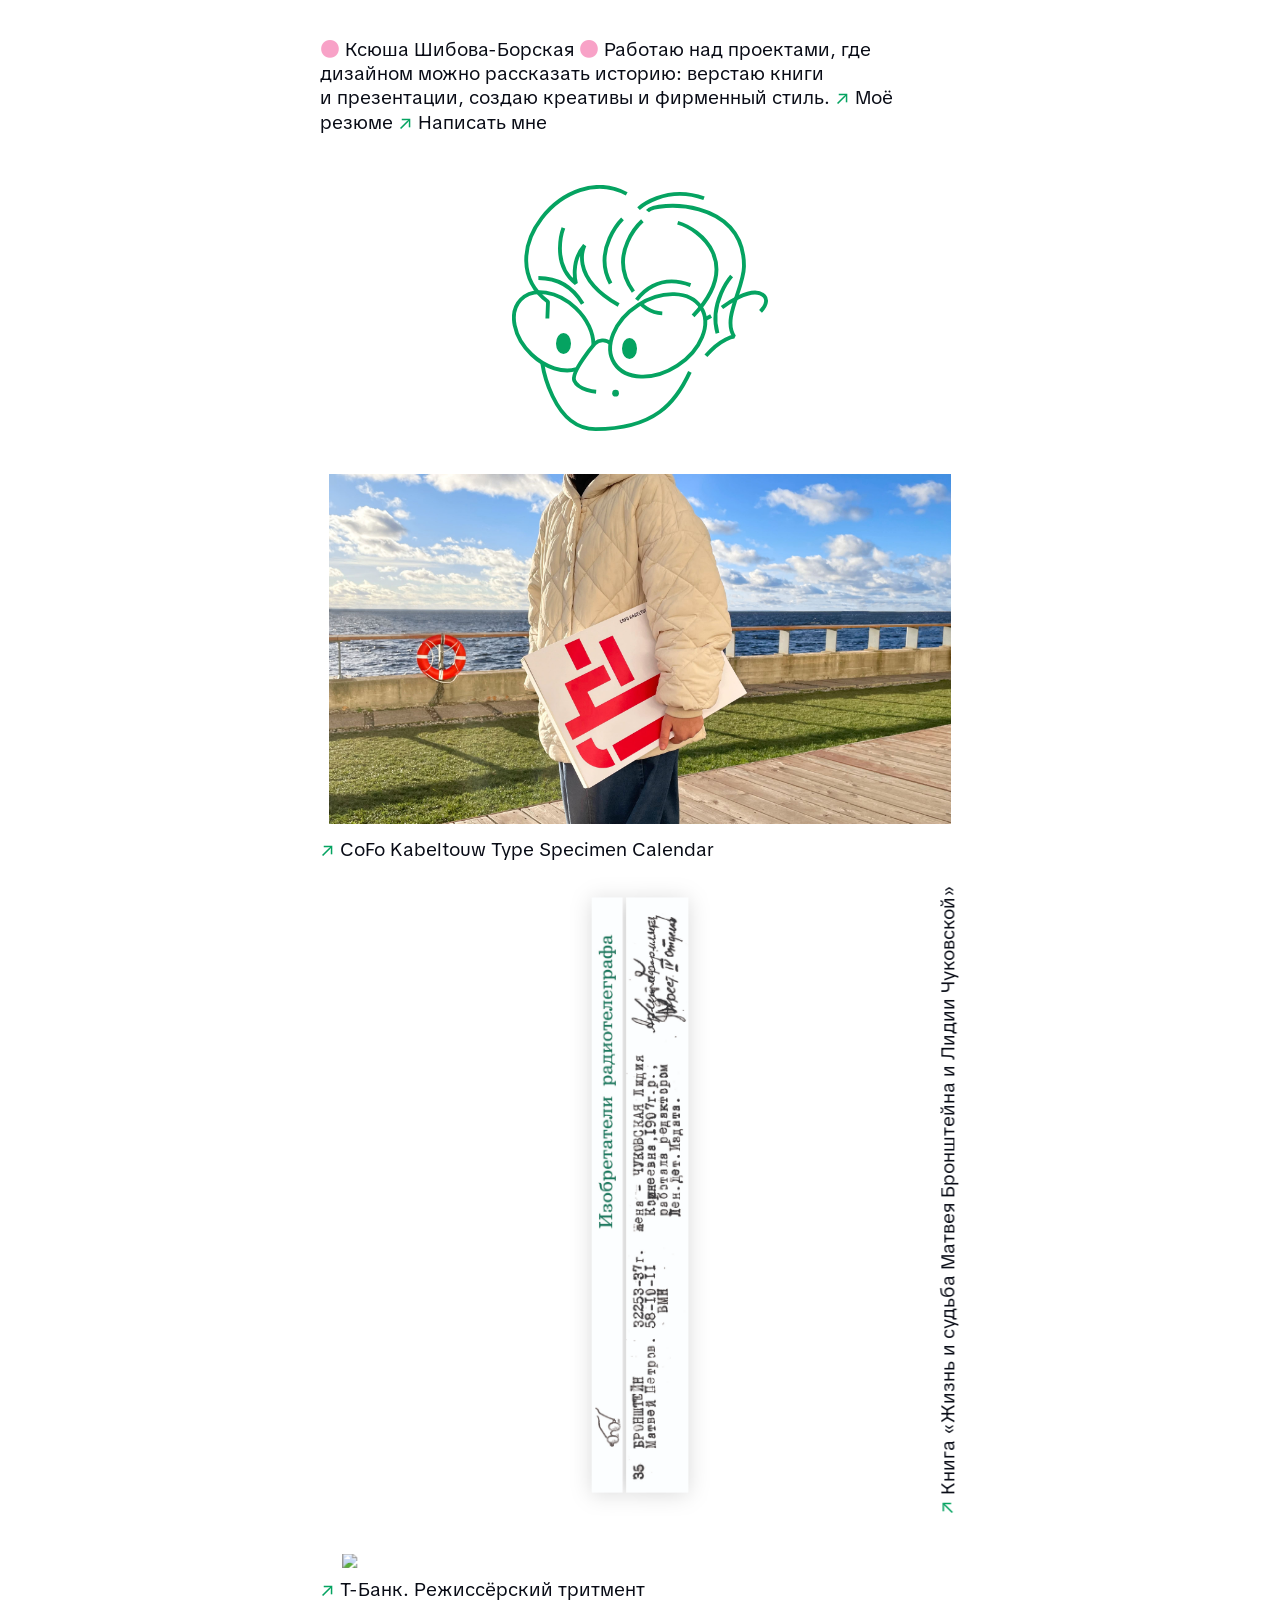
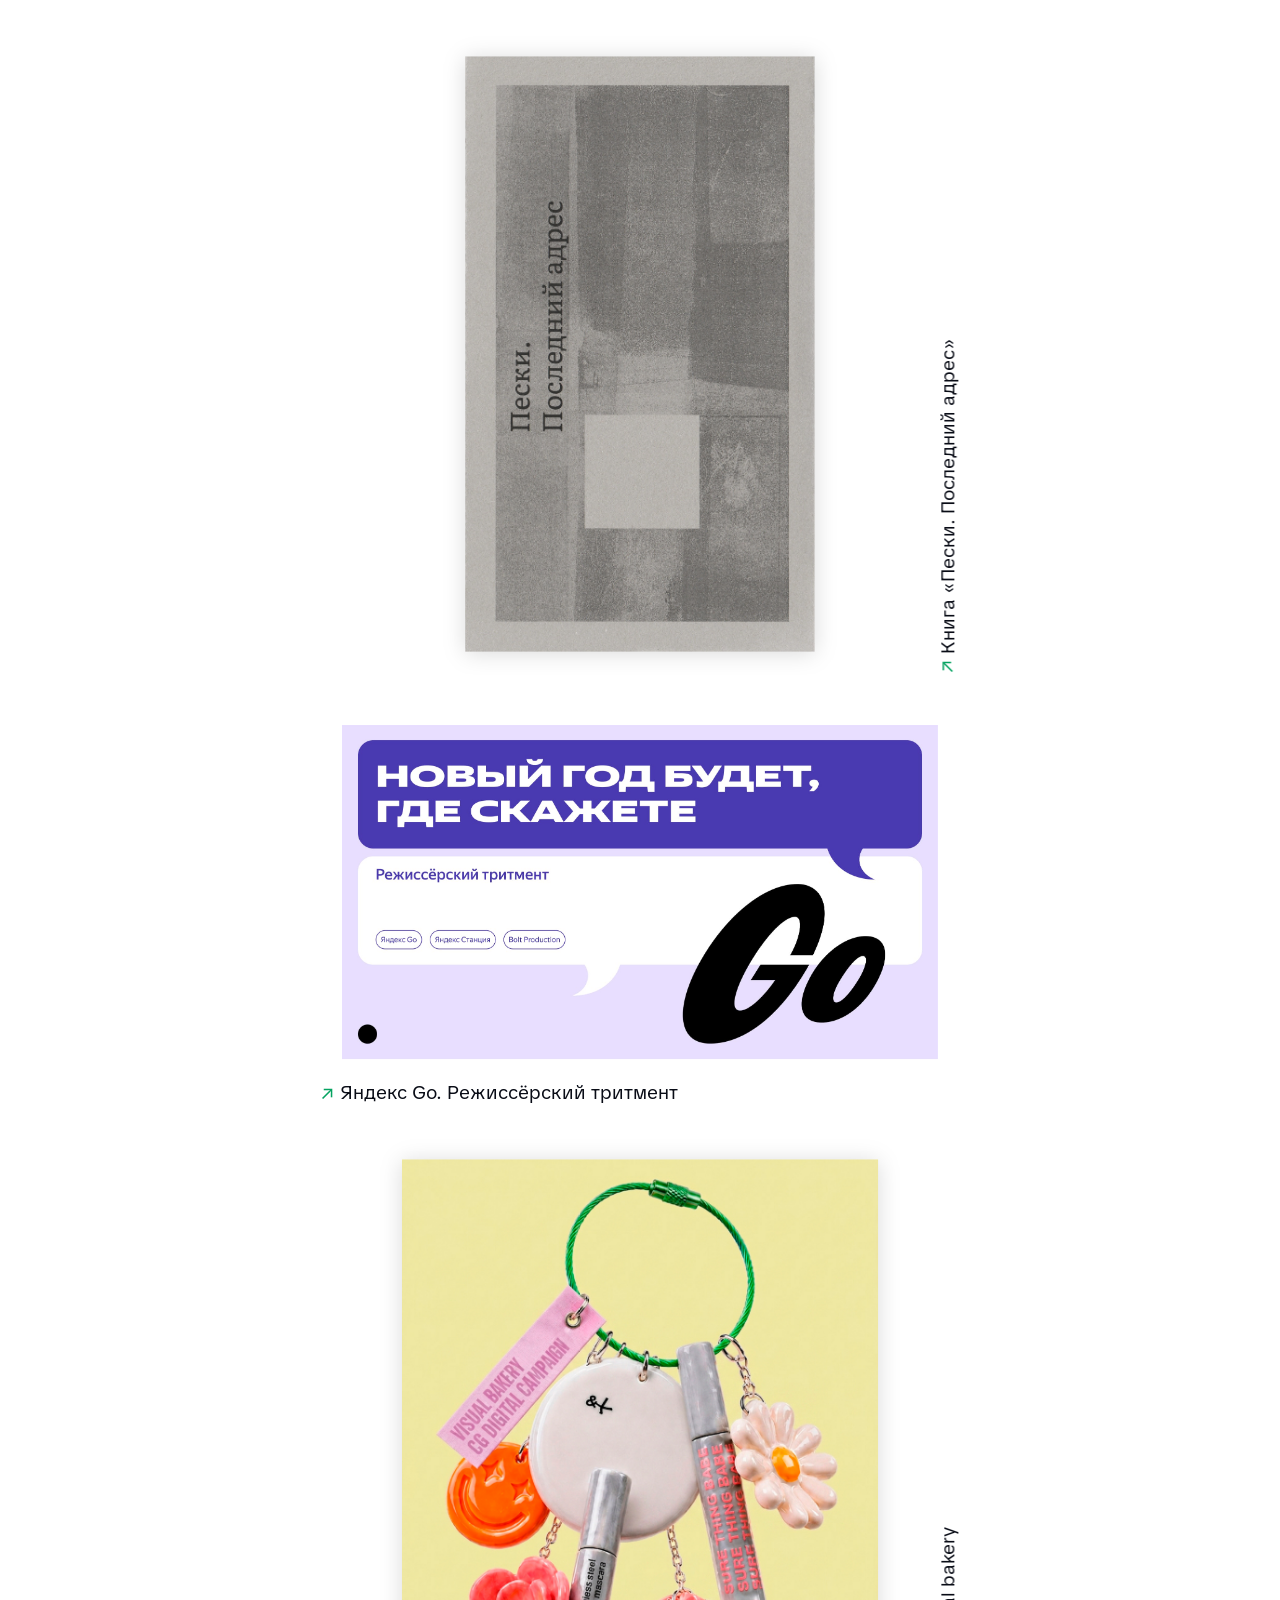
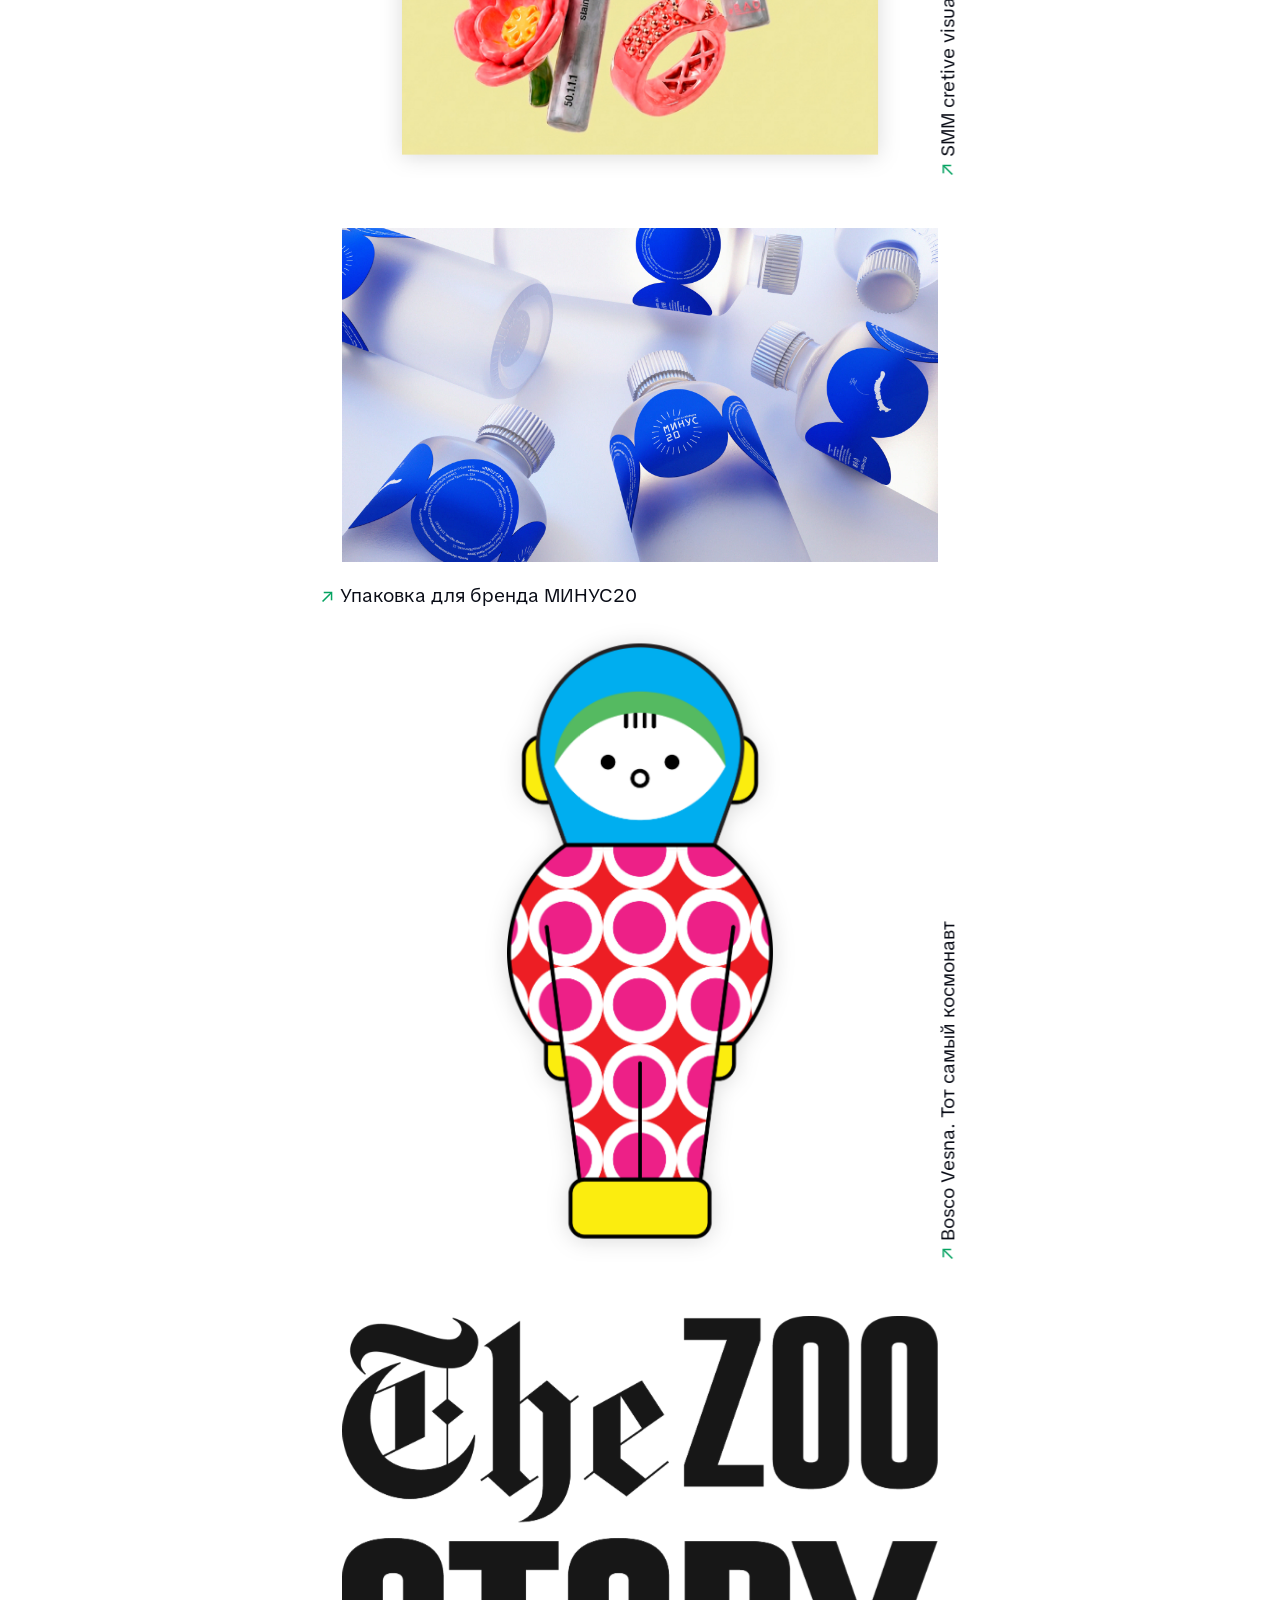
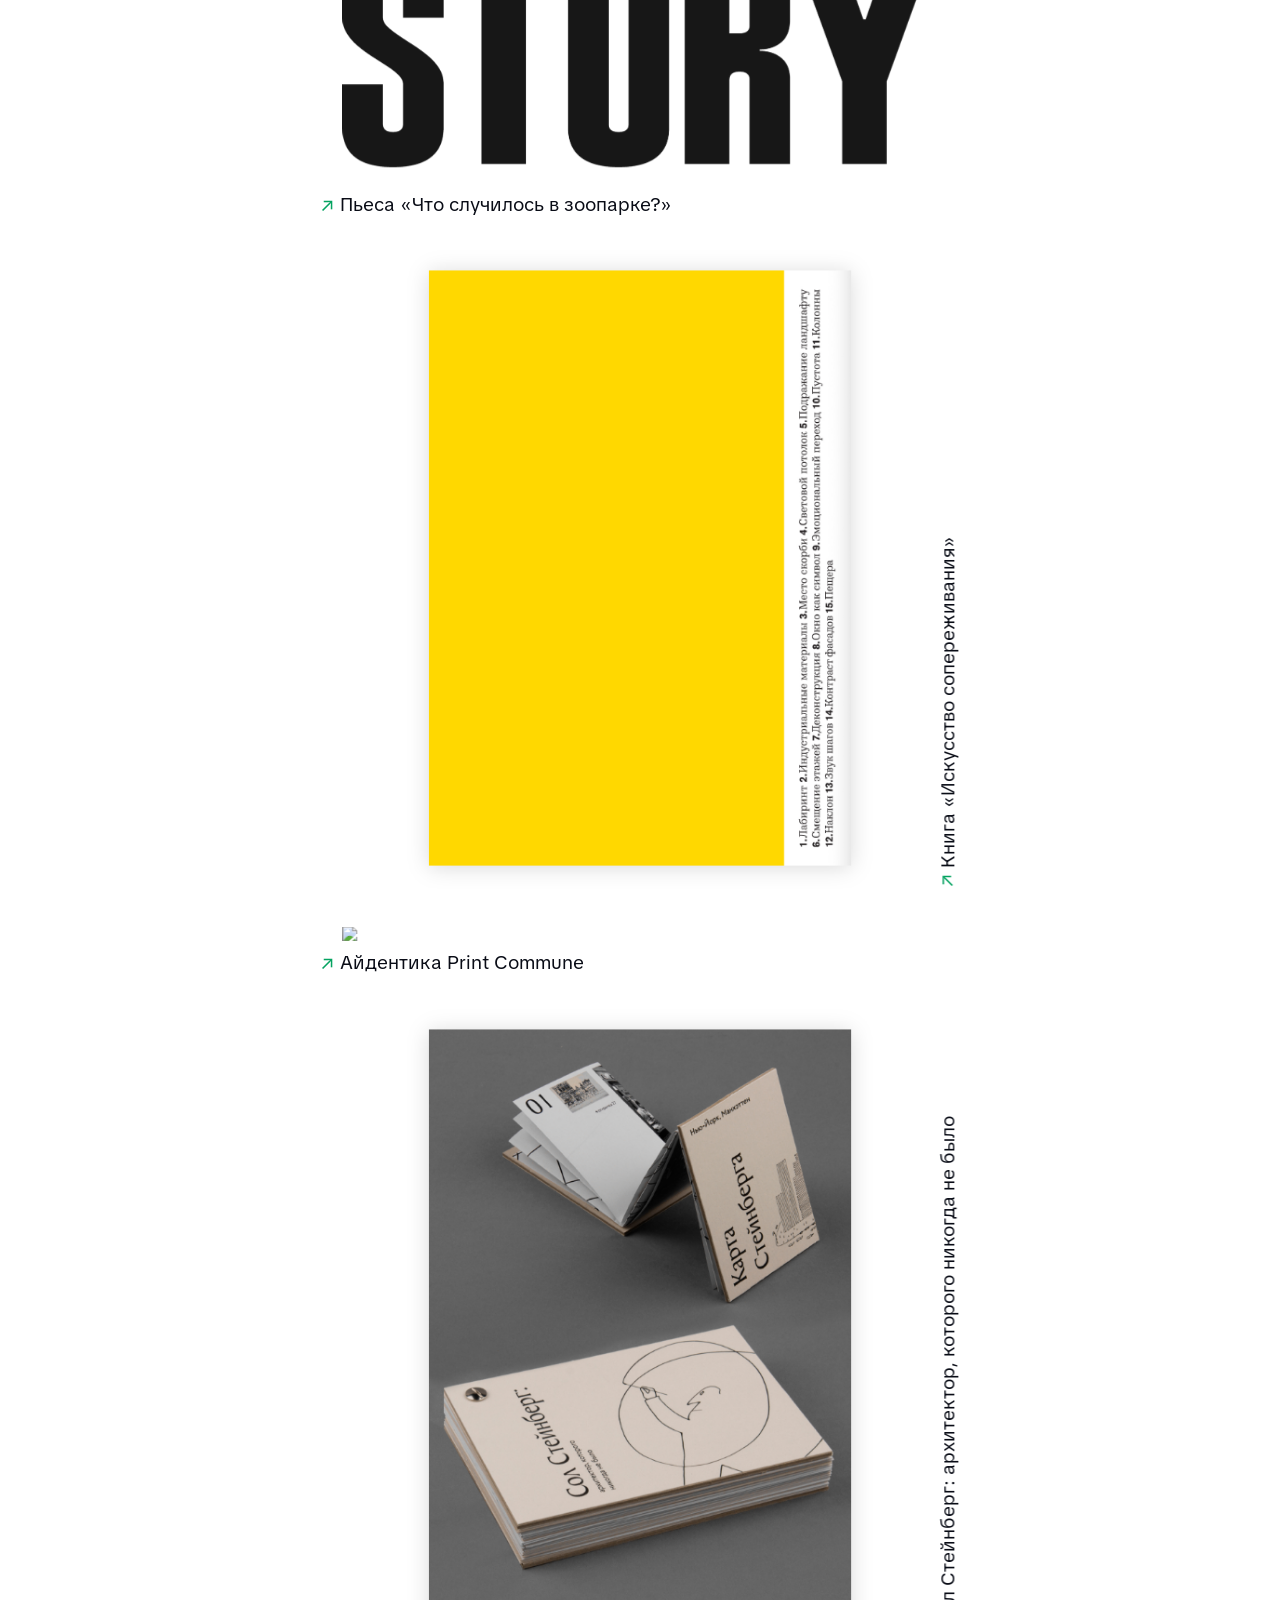
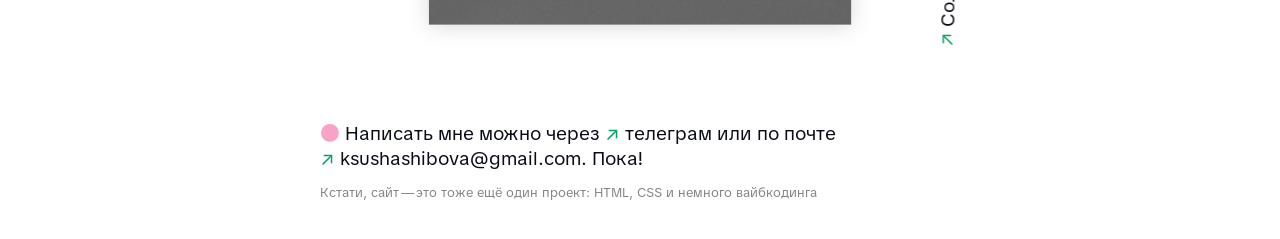
==== index.html @ ecebabe6 "first commit" ====
<!DOCTYPE html>
<html lang="ru">
<head>
    <meta charset="UTF-8">
    <meta name="viewport" content="width=device-width, initial-scale=1.0">
    <title>Ксюша Шибова-Борская</title>
    <link rel="stylesheet" href="style.css"/>
    <script src="script.js" defer></script>

    <!-- вставить фавикон -->
    <link rel="icon" href="images/favicon.svg"/>
</head>

<body class="page-home">

    <div class="vertical-space M"></div>

    <div class="wrapper">
        <h1><span class="accent">●</span> Ксюша Шибова-Борская <span class="accent">●</span> Работаю над проектами, где дизайном можно рассказать историю: верстаю книги и&#160;презентации, создаю креативы и&#160;фирменный стиль. <a href="https://docs.google.com/document/d/1IVDSh43USmfnA3_Z0LZtadkmAEiRjkdFQeAi_rL5szs/edit?usp=sharing" target="_blank"><span class="arrow">↗</span>&#160;Моё резюме</a> <a href="https://t.me/kseniy_sb"><span class="arrow">↗</span>&#160;Написать мне</a></h1>    

        <div class="vertical-space M"></div>

        <div id="container">
            <img id="anchor" class="portrait" src="/images/portrait.svg">
            <img class="eye" src="/images/eye.svg" style="top: 62%; left: 43%;">
            <img class="eye" src="/images/eye.svg" style="top: 60%; left: 17%;">
        </div>
    </div>

    <div class="vertical-space M" id="cofo-kabeltouw-type-specimen"></div>

    <div class="wrapper">
        <figure>
            <a href="cofo-kabeltouw-type-specimen.html">
                <img src="/images/caledar/caledar_3.jpg">
            </a>
        </figure>
        <h1><a href="cofo-kabeltouw-type-specimen.html"><span class="arrow">↗</span> CoFo Kabeltouw Type Specimen Calendar&#160;</a></h1>
    </div>

    <div id="bronstein"></div>


    <div class="wrapper">
        <div class="tall-with-caption">
            <figure class="tall">
                <a href="bronstein.html">
                    <img class="shadow" src="/images/Bronstein/0.png">
                </a>
            </figure>
            <h1 class="side-caption"><a href="bronstein.html"><span class="arrow">↖</span> Книга «Жизнь и&#160;судьба Матвея Бронштейна и&#160;Лидии Чуковской»</a></h1>
        </div>
    </div>

    <div class="vertical-space S" id="tbank-treatment"></div>
    <div class="vertical-space S"></div>

    <div class="wrapper">
        <figure>
            <a href="tbank-treatment.html">
                <img src="/images/tbank/tbank-main.gif">
            </a>
        </figure>
        <h1><a href="tbank-treatment.html"><span class="arrow">↗</span> Т-Банк. Режиссёрский тритмент</a></h1>
    </div>

     <div class="vertical-space S" id="peski-posledniy-adress"></div>

    <div class="wrapper">
        <div class="tall-with-caption">
            <figure class="tall">
                <a href="peski-posledniy-adress.html">
                    <img src="/images/peski/main.png">
                </a>
            </figure>
            <h1 class="side-caption"><a href="peski-posledniy-adress.html"><span class="arrow">↖</span> Книга «Пески. Последний адрес»</a></h1>
        </div>
    </div>

    <div class="vertical-space S" id="yandexGo-treatment"></div>
    <div class="vertical-space S"></div>

    <div class="wrapper">
        <figure>
            <a href="yandexGo-treatment.html">
                <img src="/images/yandexGo/yandexGo-main.jpg">
            </a>
        </figure>
        <h1><a href="yandexGo-treatment.html"><span class="arrow">↗</span> Яндекс Go. Режиссёрский тритмент</a></h1>
    </div>

    <div class="vertical-space S" id="visual-bakery"></div>

    <div class="wrapper">
        <div class="tall-with-caption">
            <figure class="tall">
                <a href="visual-bakery.html">
                    <img src="/images/visual bakery/vb_9.jpg">
                </a>
            </figure>
            <h1 class="side-caption"><a href="visual-bakery.html"><span class="arrow">↖</span> SMM cretive visual bakery</a></h1>
        </div>
    </div>

    <div class="vertical-space S" id="minus20-package"></div>
    <div class="vertical-space S"></div>

    <div class="wrapper">
        <figure>
            <a href="minus20-package.html">
                <img src="/images/minus20/minus20-1.jpg">
            </a>
        </figure>
        <h1><a href="minus20-package.html"><span class="arrow">↗</span> Упаковка для бренда МИНУС20</a></h1>
    </div>

    <div class="wrapper" id="bosco-vesna">
        <div class="tall-with-caption">
            <figure class="tall">
                <a href="bosco-vesna.html">
                    <img src="/images/bosco_vesna/cover.png">
                </a>
            </figure>
            <h1 class="side-caption"><a href="bosco-vesna.html"><span class="arrow">↖</span> Bosco Vesna. Тот самый космонавт</a></h1>
        </div>
    </div>

    <div class="vertical-space S"></div>
    <div class="vertical-space S" id="zoo-story"></div>

    <div class="wrapper">
        <figure>
            <a href="zoo-story.html">
                <img src="/images/zoo_story/cover.png">
            </a>
        </figure>
        <h1><a href="zoo-story.html"><span class="arrow">↗</span> Пьеса «Что случилось в зоопарке?»</a></h1>
    </div>

    <div class="vertical-space S" id="empathy-art"></div>


    <div class="wrapper">
        <div class="tall-with-caption">
            <figure class="tall">
                <a href="empathy-art.html">
                    <img src="/images/empathy art/main.jpg">
                </a>
            </figure>
            <h1 class="side-caption"><a href="empathy-art.html"><span class="arrow">↖</span> Книга «Искусство сопереживания»</a></h1>
        </div>
    </div>

    <div class="vertical-space M" id="print-communa"></div>


    <div class="wrapper">
        <figure>
            <a href="print-communa.html">
                <img src="/images/print/print_main.gif">
            </a>
        </figure>
        <h1><a href="print-communa.html"><span class="arrow">↗</span> Айдентика Print Commune</a></h1>
    </div>
    
    <div class="vertical-space S" id="sol-steinberg"></div>


    <div class="wrapper">
        <div class="tall-with-caption">
            <figure class="tall">
                <a href="sol-steinberg.html">
                    <img src="/images/steinberg/main.jpg">
                </a>
            </figure>
            <h1 class="side-caption"><a href="sol-steinberg.html"><span class="arrow">↖</span> Сол Стейнберг: архитектор, которого никогда не было</a></h1>
        </div>
    </div>


    <div class="vertical-space L"></div>

    <div class="wrapper">
        <h1><span class="accent">●</span> Написать мне можно через <a href="https://t.me/kseniy_sb"><span class="arrow">↗</span>&#160;телеграм</a> или по почте <a href="mailto:ksushashibova@gmail"><span class="arrow">↗</span>&#160;ksushashibova@gmail.com</a>. Пока!</h1>

        <p class="long-caption">Кстати, сайт&thinsp;—&thinsp;это тоже ещё один проект: HTML, CSS и&#160;немного вайбкодинга</p>    
    </div>

    <div class="vertical-space M"></div>    

</body>
---- style.css ----
@font-face {
    font-family: "TikTokSans";
    font-weight: 400;
    font-style: normal;
    src: url("../font/TikTokSans-Regular.woff") format("woff");
}

@font-face {
    font-family: "Inter";
    font-weight: 400;
    font-style: normal;
    src: url("../font/Inter_18pt-Regular.woff") format("woff");
}

html {

    line-height: 1.3;
    scroll-behavior: smooth;

    --mobile-viewport-min: 320;
    --mobile-desktop-breakpoint: 768;
    --desktop-viewport-max: 1500;

    --mobile-font-size-min: 16;
    --mobile-font-size-max: 20;
    
    --desktop-font-size-min: 16;
    --desktop-font-size-max: 20;

    font-size: calc(var(--mobile-font-size-min) * 1px);

    @media screen and (min-width: 320px) {    
        font-size: calc(var(--mobile-font-size-min) * 1px + (var(--mobile-font-size-max) - var(--mobile-font-size-min)) * ((100vw - var(--mobile-viewport-min) * 1px) / (var(--mobile-desktop-breakpoint) - var(--mobile-viewport-min))));
    }

    @media screen and (min-width: 768px) {    
        font-size: calc(var(--desktop-font-size-min) * 1px + (var(--desktop-font-size-max) - var(--desktop-font-size-min)) * ((100vw - var(--mobile-desktop-breakpoint) * 1px) / (var(--desktop-viewport-max) - var(--mobile-desktop-breakpoint))));
    }

    @media screen and (min-width: 1500px) {    
        font-size: calc(var(--desktop-font-size-max) * 1px);
    }
}

:root {
    --text-color-rgb: 9, 12, 22;
    --link-color-rgb: 5, 163, 97;
    --hover-color-rgb: 248, 162, 199;
    --background-color-rgb: 255, 255, 255;
}

body {
  font-family: "TikTokSans", sans-serif;
  color: rgba(var(--text-color-rgb), 1);
  background-color: rgba(var(--background-color-rgb), 1);
  margin: 0;
}

.wrapper {
    box-sizing: border-box;
    margin: 0 auto;
    width: 50%;
    position: relative;
    z-index: 2;

    @media (max-width: 768px) {
        width: 100%;
        padding: 0 1rem;
    }
}

h1 {
    font-family: "TikTokSans", sans-serif;
    font-weight: normal;
    font-size: 1em;
    width: 100%;
    margin-top: 0;
}

@media (max-width: 768px) {
    h1 {
        width: 100%;
    }
}

h2 {
    font-family: "TikTokSans", sans-serif;
    font-weight: normal;
    font-size: 1.5em;
    width: 100%;
    margin-top: 0;
}

@media (max-width: 768px) {
    h1 {
        width: 100%;
    }
}

h1 a {
    color: rgb(var(--text-color-rgb));
    text-decoration: none;
    transition: color 0.5s ease, text-decoration-color 0.5s ease;
}

/* только наведение на конкретную ссылку */
h1 a:hover {
    color: rgba(var(--text-color-rgb), 0.5);
    transition: color 0s ease, text-decoration-color 0s ease;
}

/* 1. При наведении на саму ссылку */
h1 a:hover {
    color: rgba(var(--text-color-rgb), 0.5);
    transition: color 0s ease, text-decoration-color 0s ease;
}

h1 a:hover .arrow {
    color: rgba(var(--hover-color-rgb), 1);
    transition: color 0s ease;
}

/* 2. При наведении на картинку (figure), 
   меняем цвет у ссылки в h1, который идет сразу после этой картинки */
figure:hover + h1 a {
    color: rgba(var(--text-color-rgb), 0.5);
    transition: color 0s ease, text-decoration-color 0s ease;
}

figure:hover + h1 a .arrow {
    color: rgba(var(--hover-color-rgb), 1);
    transition: color 0s ease;
}

.arrow {
    font-family: "Inter", sans-serif;
    color: rgba(var(--link-color-rgb), 1);
    transition: color 0.5s ease;
    text-decoration: none; /* Убираем подчеркивание */
}

/* стрелка внутри конкретной ссылки при наведении на неё */
h1 a:hover .arrow {
    color: rgba(var(--hover-color-rgb), 1);
    transition: color 0s ease;
}

a {
    color: rgba(var(--link-color-rgb), 1);
    text-decoration: underline;
    text-decoration-thickness: 2px;
    text-underline-offset: 0.15em;
    text-decoration-color: rgba(var(--link-color-rgb), 0.3);
    transition: color 0.5s ease, text-decoration-color 0.5s ease;
}

a:hover {
    color: rgba(var(--hover-color-rgb), 1);
    text-decoration-color: rgba(var(--hover-color-rgb), 0.3);
    transition: color 0s ease, text-decoration-color 0s ease;
}

.accent {
    color: rgba(var(--hover-color-rgb), 1);
}


/* Вертикальные отсупы */
.vertical-space.S {
    height: 1em;

    @media (max-width: 768px) {
        height: 0.6em;
    }
}

.vertical-space.M {
    height: 2em;

    @media (max-width: 768px) {
        height: 1.5em;
    }
}


.vertical-space.L {
    height: 4em;

    @media (max-width: 768px) {
        height: 3.5em;
    }  
}

.vertical-space.XL {
    height: 8em;

    @media (max-width: 768px) {
        height: 7.5em;
    }  
}

#container {
    position: relative;
    width: 40%;          /* как у портрета */
    margin: 0 auto;      /* центрируем контейнер */

    @media (max-width: 768px) {
        width: 50%;          /* как у портрета */
    }
}

.portrait {
    display: block;
    width: 100%;         /* портрет заполняет контейнер */
}

.eye {
    position: absolute;
    width: 6%;   /* подберите значение */
    transform-origin: center;
    z-index: 10;
}

img {
    display:block;
    max-width: 100%;
    height: auto;
}

figure {
    margin: 0em;
    margin-bottom: 0.5em;
}

figure figcaption {
    font-size: 0.7em;
    margin-top: 0.8em;
    margin-bottom: 0;
    opacity: 0.5;
}


figure.tall {
    aspect-ratio: 1 / 1;
    display: flex;
    justify-content: center;
    align-items: flex-start;
    /* overflow: hidden;  — УБРАТЬ */
}

figure.tall a {
    display: block;
    height: 100%;
}

figure.tall img {
    height: 100%;
    width: auto;
    max-width: none;
    display: block;
    margin: 0;
    filter: drop-shadow(0 2px 12px rgba(0, 0, 0, 0.15));
}

/* Обёртка: картинка по центру, подпись поверх справа */
.tall-with-caption {
    position: relative;
    /* padding-right: ... — УБРАТЬ  */
}

.tall-with-caption figure.tall {
    margin-bottom: 0;
}

/* Подпись прижата к правому краю wrapper'а,
   растёт столбцами влево (в сторону центра),
   может накладываться на фотографию */
.side-caption {
    position: absolute;
    right: 0;              /* правый край = правый край wrapper'а */
    top: 0;                /* ↓ высота = высоте фото, */
    bottom: 0;             /*   чтобы был корректный перенос */
    margin: 0;
    width: auto;
    writing-mode: vertical-rl;
    transform: rotate(180deg);
    /* white-space: nowrap — уже убрано ранее, оставляем как есть */
}

.side-caption .arrow {
    display: inline-block;
    transform: rotate(90deg);
}

.shadow {
    filter: drop-shadow(0 2px 12px rgba(0, 0, 0, 0.15));
}

.long-caption {
    font-size: 0.7em;
    opacity: 0.5;
    margin-top: 0;
    margin-bottom: 0;

    @media (max-width: 768px) {
        font-size: 0.7em;
    }

}

/* ===== Эффект уменьшения картинки при наведении ===== */

/* Добавляем плавность ТОЛЬКО для картинок, обернутых в ссылку */
figure a img {
    transition: transform 0.4s cubic-bezier(0.25, 0.46, 0.45, 0.94);
}

/* 1. Уменьшаем картинку, если навести мышку на ссылку-картинку */
figure a:hover img {
    transform: scale(0.98); 
}

/* 2. Уменьшаем картинку, если навести мышку на ссылку в тексте (h1) рядом с ней */
.wrapper:has(h1 a:hover) figure a img {
    transform: scale(0.98);
}


/* ===== Темная тема для отдельных страниц ===== */
body.dark-theme {
    /* Меняем фон на черный (можно использовать 15, 15, 15 для мягкого черного) */
    --background-color-rgb: 0, 0, 0; 
    
    /* Меняем основной текст на белый */
    --text-color-rgb: 255, 255, 255;

    /* Опционально: делаем зеленый цвет ссылок чуть светлее, 
       чтобы он лучше читался на черном фоне */
    --link-color-rgb: 50, 200, 120; 
}

/* ===== Серая тема для отдельных страниц ===== */
body.grey-theme {
    /* Меняем фон на черный (можно использовать 15, 15, 15 для мягкого черного) */
    --background-color-rgb: 209, 209, 209; 
}

.image-sequence {
    display: flex;

    & figure {
        margin-right: 1%;
    }
}

@media (max-width: 768px) {
    .image-sequence {
        flex-direction: column;
        
        & figure {
            margin-right: 0;
            margin-bottom: 0.5em;
        }
    }
}

/* ===== Деликатный scroll-reveal для картинок на главной ===== */
body.page-home figure {
    transform: scale(var(--scroll-scale, 1));
    transform-origin: 50% 50%;
    backface-visibility: hidden;
    -webkit-backface-visibility: hidden;
    will-change: transform;
}
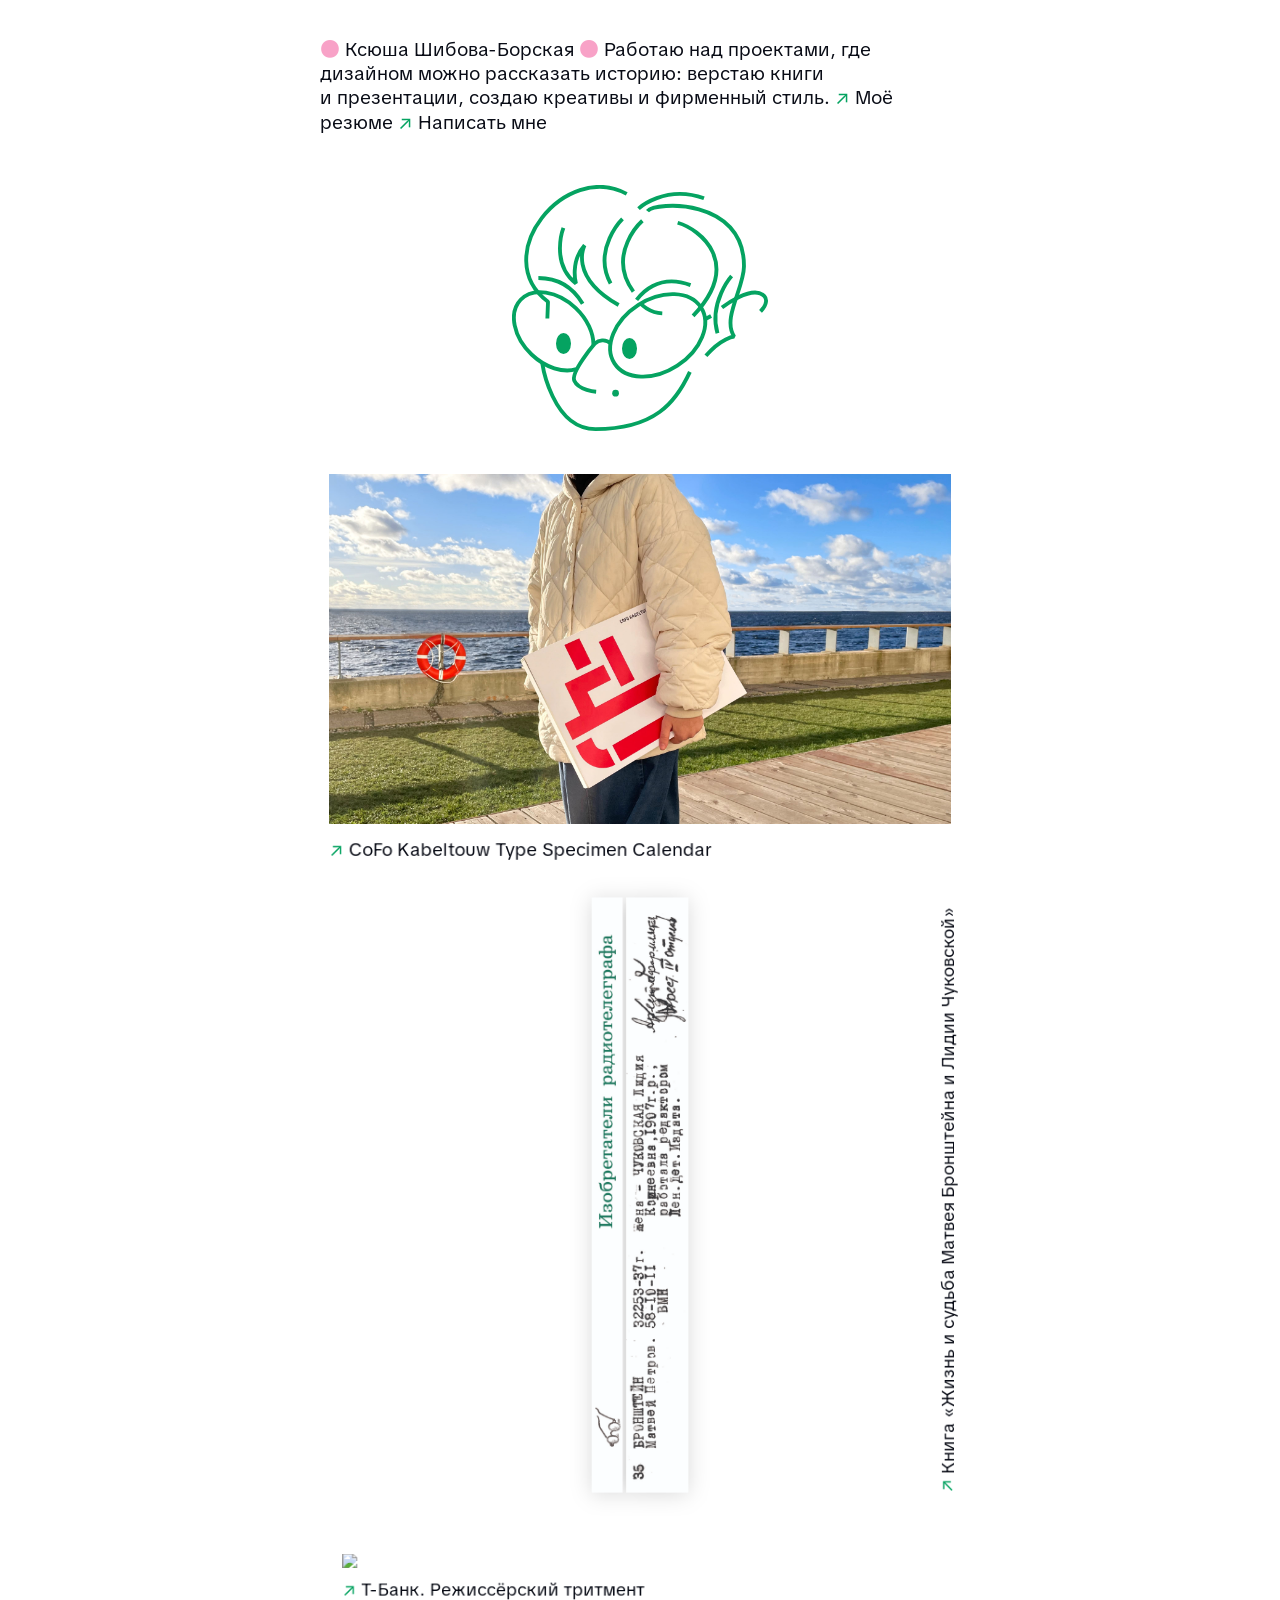
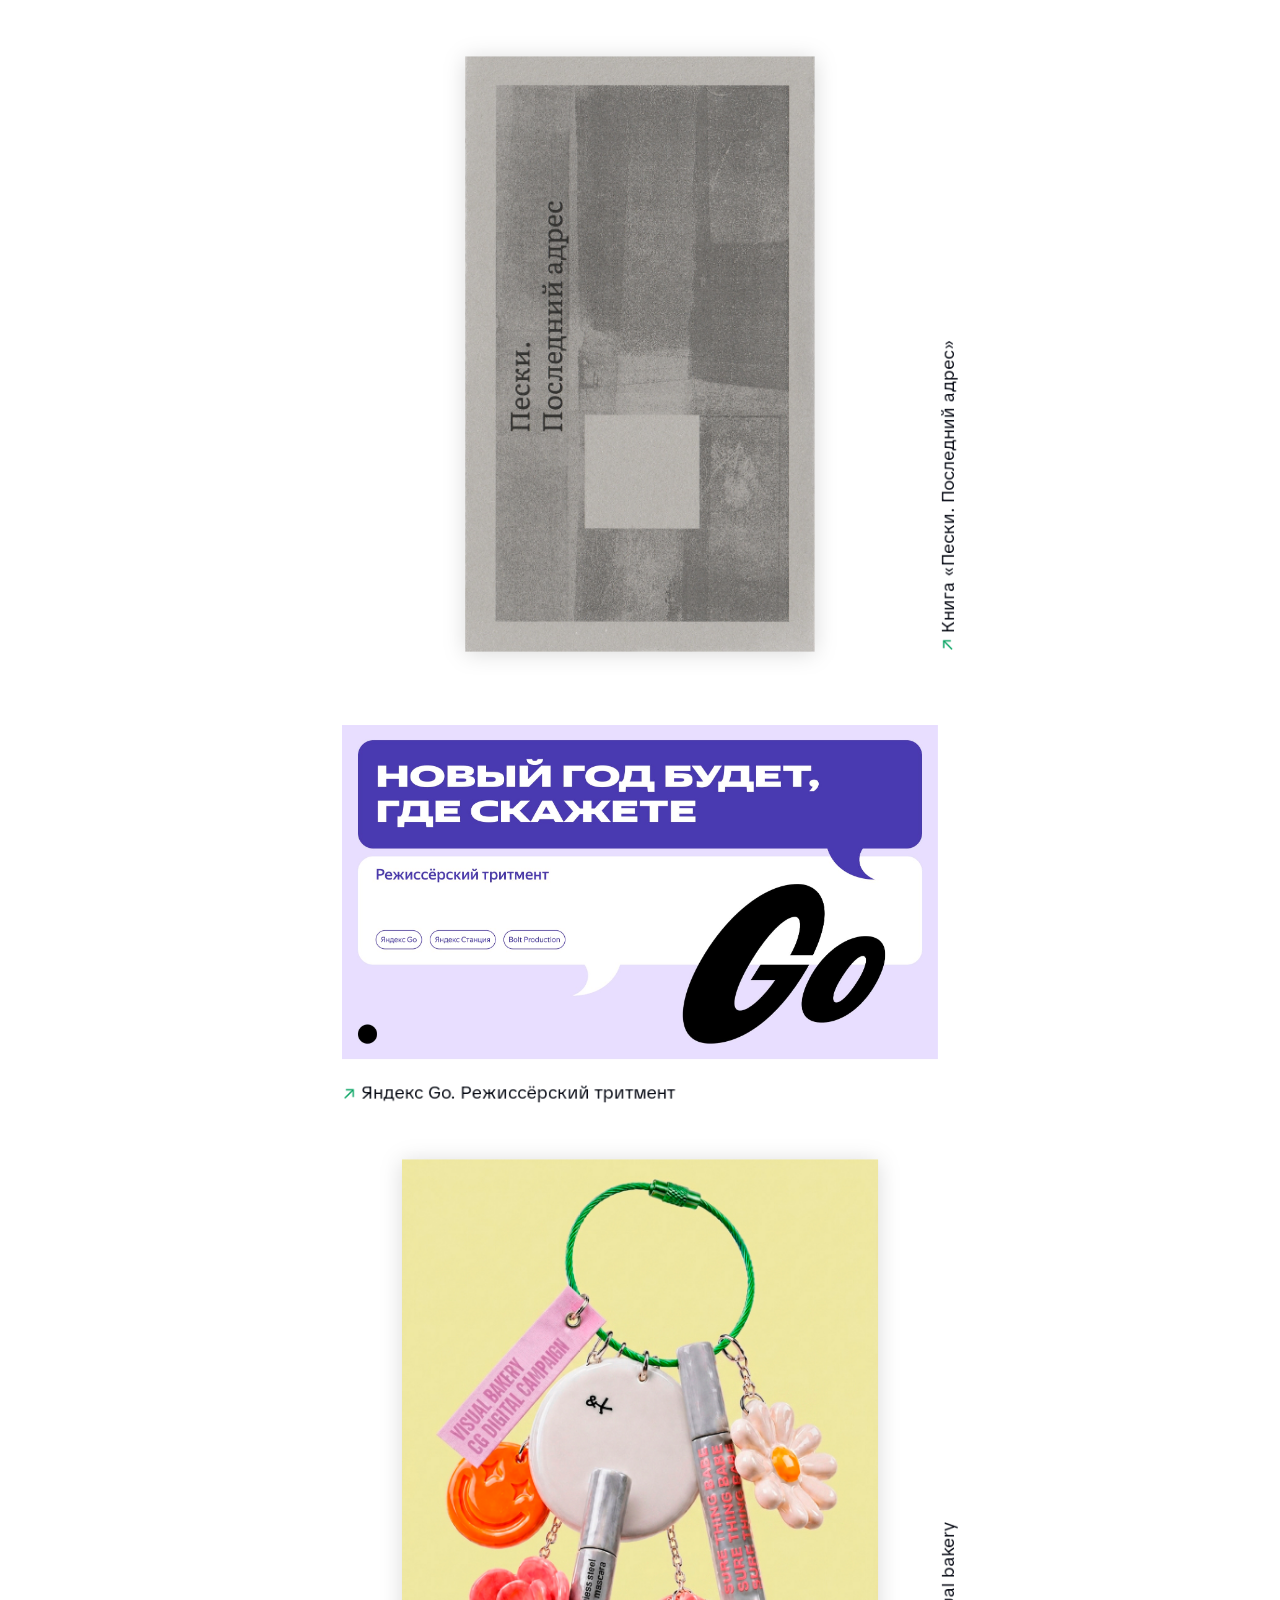
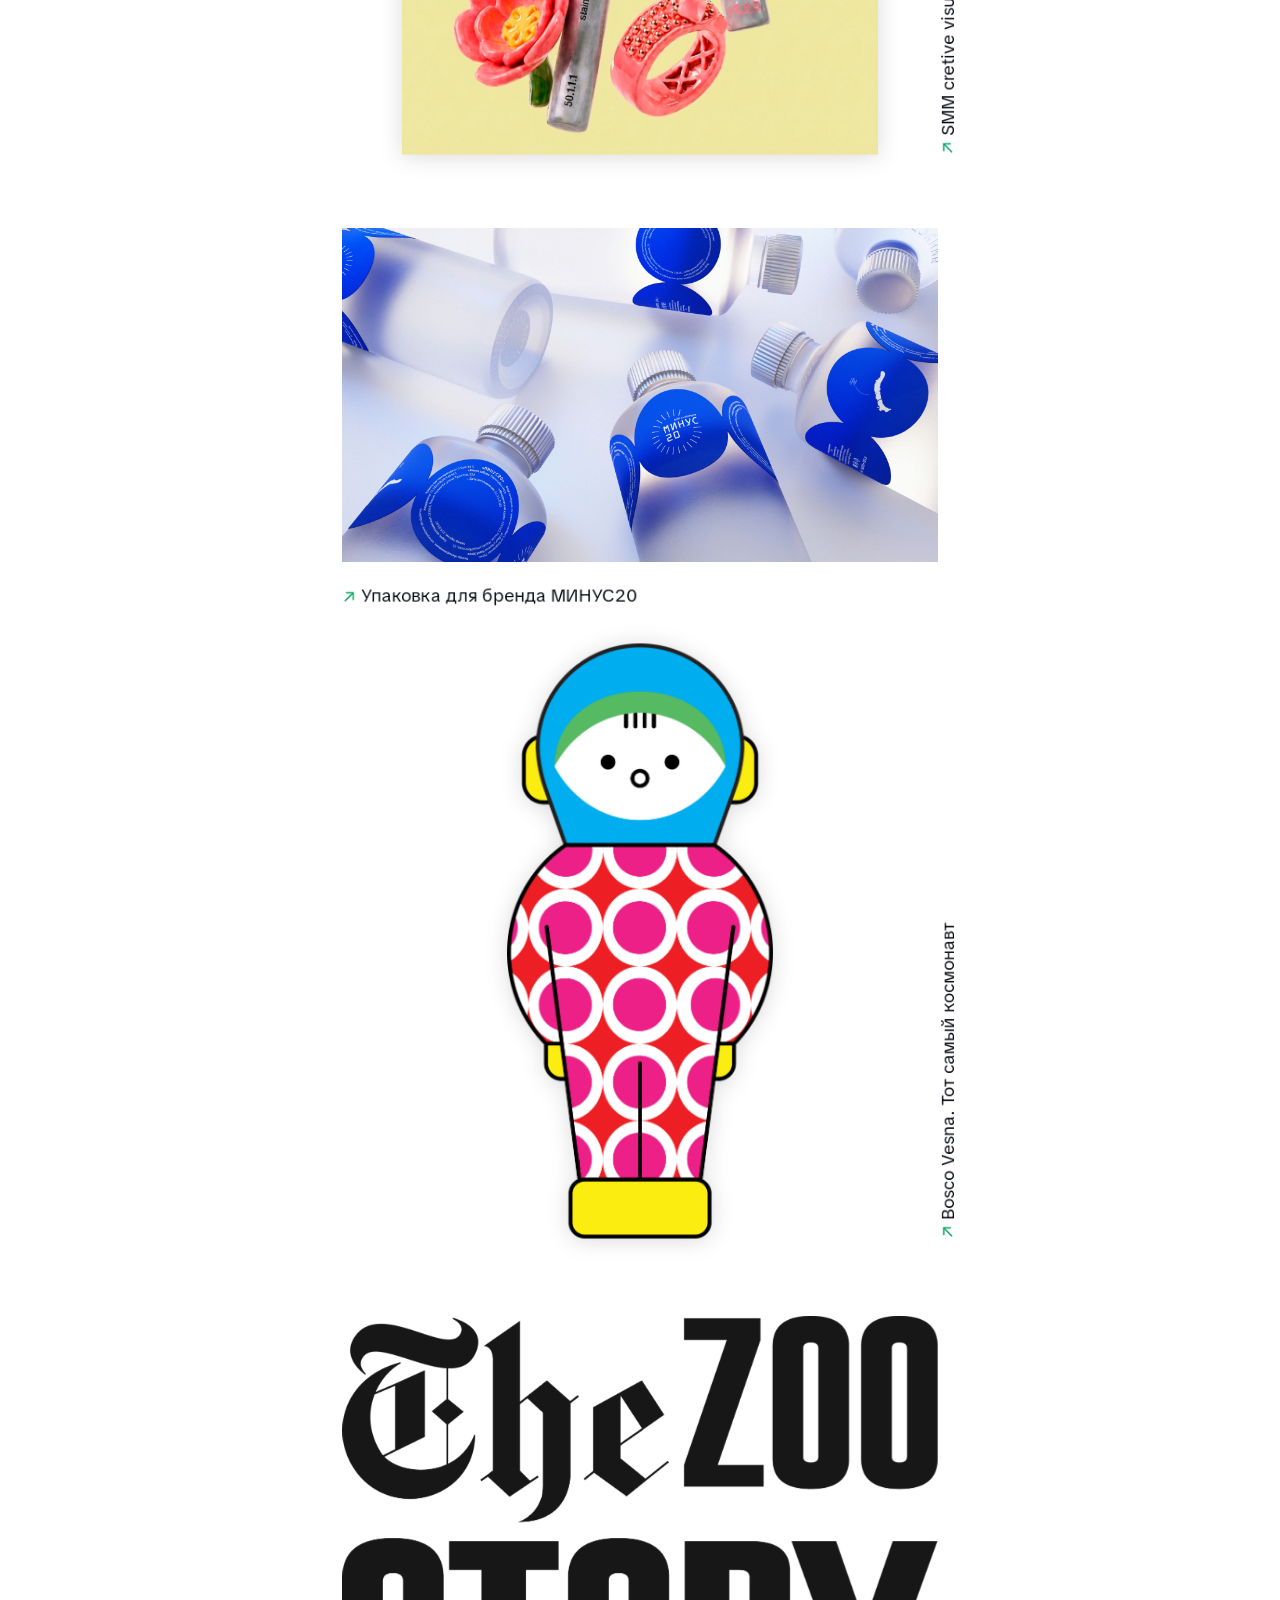
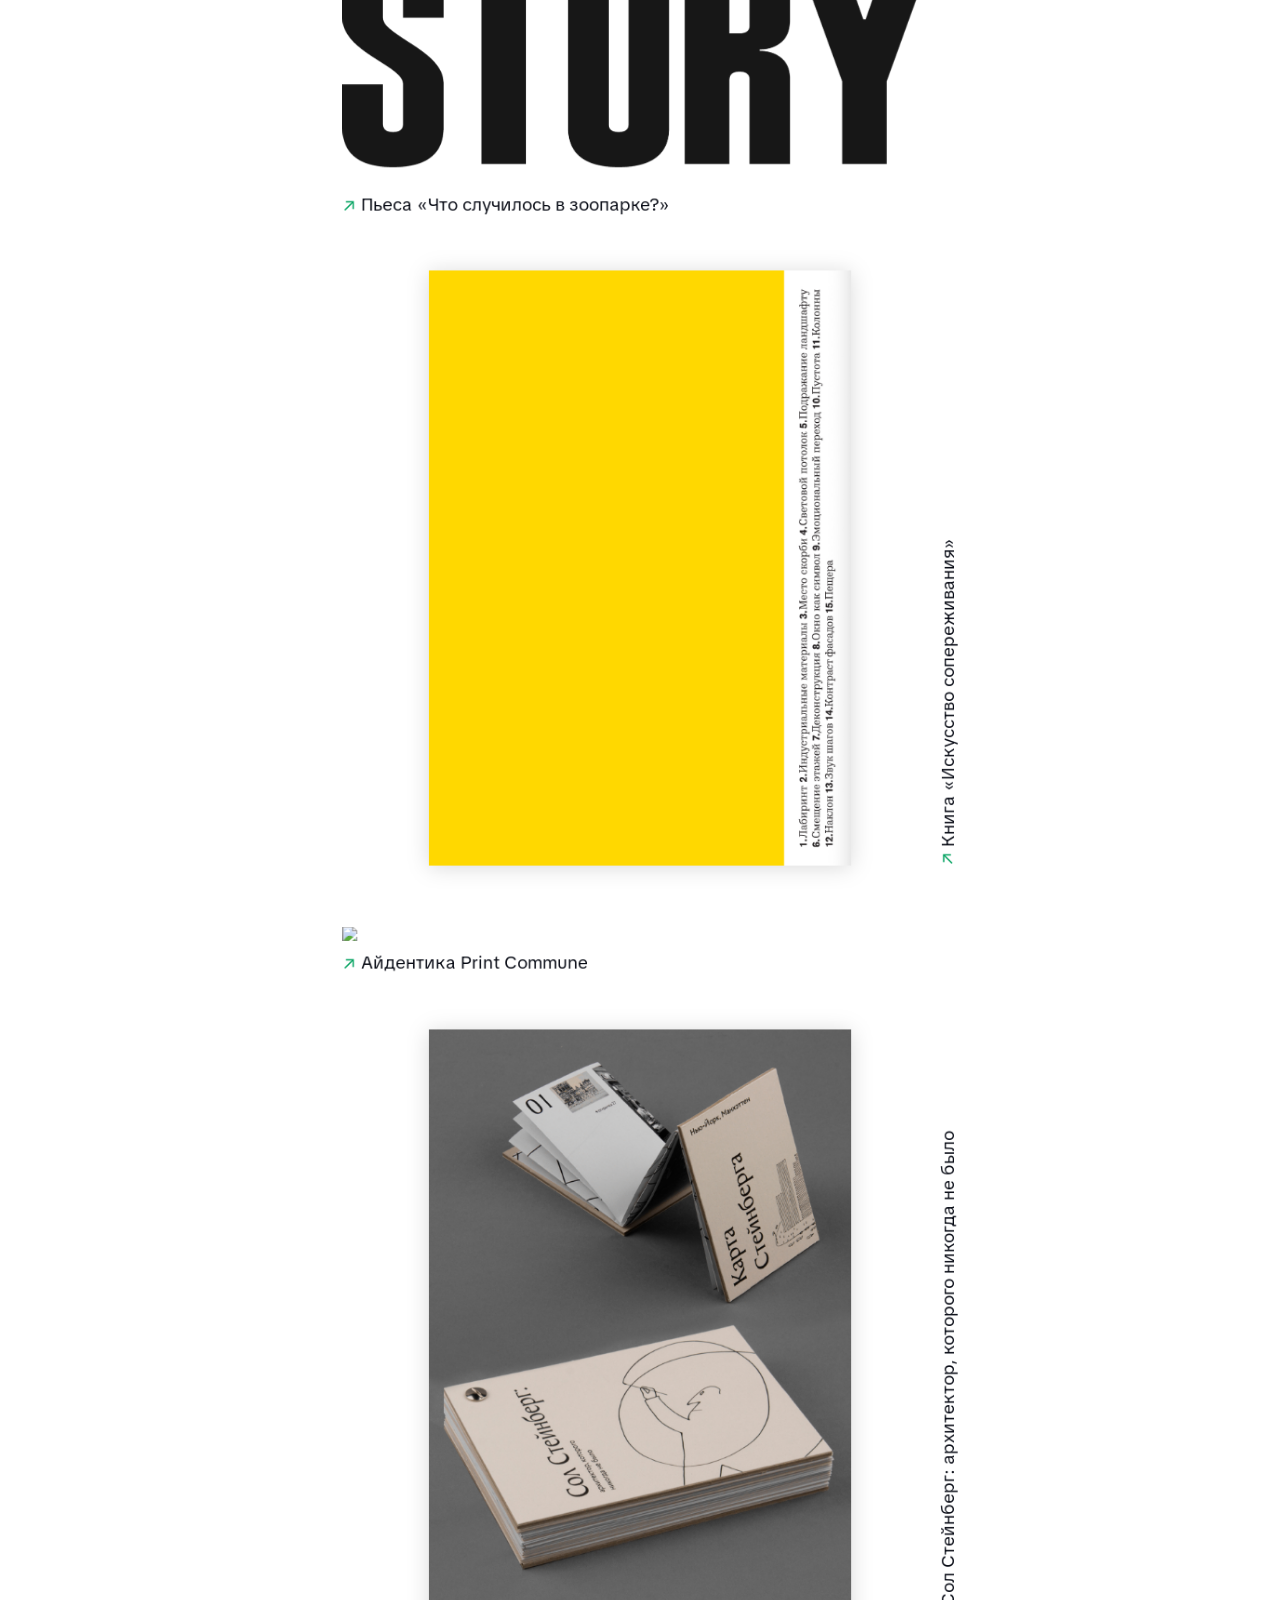
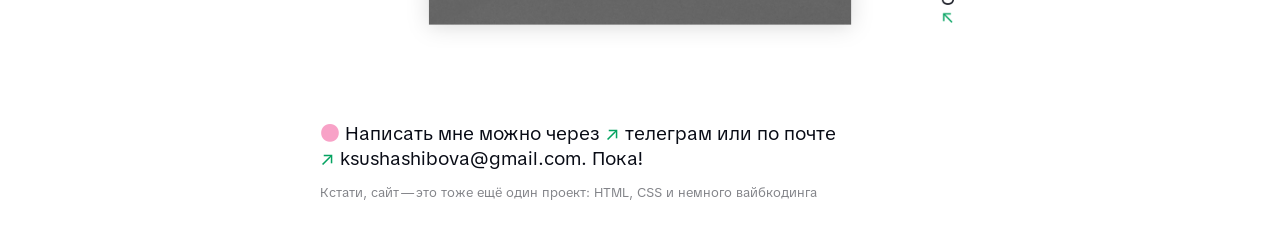
==== commit 42729d2a: "Initial deploy" ====
--- a/index.html
+++ b/index.html
@@ -21,9 +21,9 @@
         <div class="vertical-space M"></div>
 
         <div id="container">
-            <img id="anchor" class="portrait" src="/images/portrait.svg">
-            <img class="eye" src="/images/eye.svg" style="top: 62%; left: 43%;">
-            <img class="eye" src="/images/eye.svg" style="top: 60%; left: 17%;">
+            <img id="anchor" class="portrait" src="images/portrait.svg">
+            <img class="eye" src="images/eye.svg" style="top: 62%; left: 43%;">
+            <img class="eye" src="images/eye.svg" style="top: 60%; left: 17%;">
         </div>
     </div>
 
@@ -32,7 +32,7 @@
     <div class="wrapper">
         <figure>
             <a href="cofo-kabeltouw-type-specimen.html">
-                <img src="/images/caledar/caledar_3.jpg">
+                <img src="images/caledar/caledar_3.jpg">
             </a>
         </figure>
         <h1><a href="cofo-kabeltouw-type-specimen.html"><span class="arrow">↗</span> CoFo Kabeltouw Type Specimen Calendar&#160;</a></h1>
@@ -45,7 +45,7 @@
         <div class="tall-with-caption">
             <figure class="tall">
                 <a href="bronstein.html">
-                    <img class="shadow" src="/images/Bronstein/0.png">
+                    <img class="shadow" src="images/Bronstein/0.png">
                 </a>
             </figure>
             <h1 class="side-caption"><a href="bronstein.html"><span class="arrow">↖</span> Книга «Жизнь и&#160;судьба Матвея Бронштейна и&#160;Лидии Чуковской»</a></h1>
@@ -58,7 +58,7 @@
     <div class="wrapper">
         <figure>
             <a href="tbank-treatment.html">
-                <img src="/images/tbank/tbank-main.gif">
+                <img src="images/tbank/tbank-main.gif">
             </a>
         </figure>
         <h1><a href="tbank-treatment.html"><span class="arrow">↗</span> Т-Банк. Режиссёрский тритмент</a></h1>
@@ -70,7 +70,7 @@
         <div class="tall-with-caption">
             <figure class="tall">
                 <a href="peski-posledniy-adress.html">
-                    <img src="/images/peski/main.png">
+                    <img src="images/peski/main.png">
                 </a>
             </figure>
             <h1 class="side-caption"><a href="peski-posledniy-adress.html"><span class="arrow">↖</span> Книга «Пески. Последний адрес»</a></h1>
@@ -83,7 +83,7 @@
     <div class="wrapper">
         <figure>
             <a href="yandexGo-treatment.html">
-                <img src="/images/yandexGo/yandexGo-main.jpg">
+                <img src="images/yandexGo/yandexGo-main.jpg">
             </a>
         </figure>
         <h1><a href="yandexGo-treatment.html"><span class="arrow">↗</span> Яндекс Go. Режиссёрский тритмент</a></h1>
@@ -95,7 +95,7 @@
         <div class="tall-with-caption">
             <figure class="tall">
                 <a href="visual-bakery.html">
-                    <img src="/images/visual bakery/vb_9.jpg">
+                    <img src="images/visual bakery/vb_9.jpg">
                 </a>
             </figure>
             <h1 class="side-caption"><a href="visual-bakery.html"><span class="arrow">↖</span> SMM cretive visual bakery</a></h1>
@@ -108,7 +108,7 @@
     <div class="wrapper">
         <figure>
             <a href="minus20-package.html">
-                <img src="/images/minus20/minus20-1.jpg">
+                <img src="images/minus20/minus20-1.jpg">
             </a>
         </figure>
         <h1><a href="minus20-package.html"><span class="arrow">↗</span> Упаковка для бренда МИНУС20</a></h1>
@@ -118,7 +118,7 @@
         <div class="tall-with-caption">
             <figure class="tall">
                 <a href="bosco-vesna.html">
-                    <img src="/images/bosco_vesna/cover.png">
+                    <img src="images/bosco_vesna/cover.png">
                 </a>
             </figure>
             <h1 class="side-caption"><a href="bosco-vesna.html"><span class="arrow">↖</span> Bosco Vesna. Тот самый космонавт</a></h1>
@@ -131,7 +131,7 @@
     <div class="wrapper">
         <figure>
             <a href="zoo-story.html">
-                <img src="/images/zoo_story/cover.png">
+                <img src="images/zoo_story/cover.png">
             </a>
         </figure>
         <h1><a href="zoo-story.html"><span class="arrow">↗</span> Пьеса «Что случилось в зоопарке?»</a></h1>
@@ -144,7 +144,7 @@
         <div class="tall-with-caption">
             <figure class="tall">
                 <a href="empathy-art.html">
-                    <img src="/images/empathy art/main.jpg">
+                    <img src="images/empathy art/main.jpg">
                 </a>
             </figure>
             <h1 class="side-caption"><a href="empathy-art.html"><span class="arrow">↖</span> Книга «Искусство сопереживания»</a></h1>
@@ -157,7 +157,7 @@
     <div class="wrapper">
         <figure>
             <a href="print-communa.html">
-                <img src="/images/print/print_main.gif">
+                <img src="images/print/print_main.gif">
             </a>
         </figure>
         <h1><a href="print-communa.html"><span class="arrow">↗</span> Айдентика Print Commune</a></h1>
@@ -170,7 +170,7 @@
         <div class="tall-with-caption">
             <figure class="tall">
                 <a href="sol-steinberg.html">
-                    <img src="/images/steinberg/main.jpg">
+                    <img src="images/steinberg/main.jpg">
                 </a>
             </figure>
             <h1 class="side-caption"><a href="sol-steinberg.html"><span class="arrow">↖</span> Сол Стейнберг: архитектор, которого никогда не было</a></h1>
--- a/style.css
+++ b/style.css
@@ -2,14 +2,14 @@
     font-family: "TikTokSans";
     font-weight: 400;
     font-style: normal;
-    src: url("../font/TikTokSans-Regular.woff") format("woff");
+    src: url("font/TikTokSans-Regular.woff") format("woff");
 }
 
 @font-face {
     font-family: "Inter";
     font-weight: 400;
     font-style: normal;
-    src: url("../font/Inter_18pt-Regular.woff") format("woff");
+    src: url("font/Inter_18pt-Regular.woff") format("woff");
 }
 
 html {
@@ -364,11 +364,17 @@
     }
 }
 
-/* ===== Деликатный scroll-reveal для картинок на главной ===== */
-body.page-home figure {
+/* ===== Деликатный scroll-reveal для картинок и заголовков на главной ===== */
+body.page-home figure,
+body.page-home figure + h1 {
     transform: scale(var(--scroll-scale, 1));
     transform-origin: 50% 50%;
     backface-visibility: hidden;
     -webkit-backface-visibility: hidden;
     will-change: transform;
 }
+
+/* Для вертикальных подписей (side-caption) сохраняем поворот на 180° */
+body.page-home figure + h1.side-caption {
+    transform: rotate(180deg) scale(var(--scroll-scale, 1));
+}
